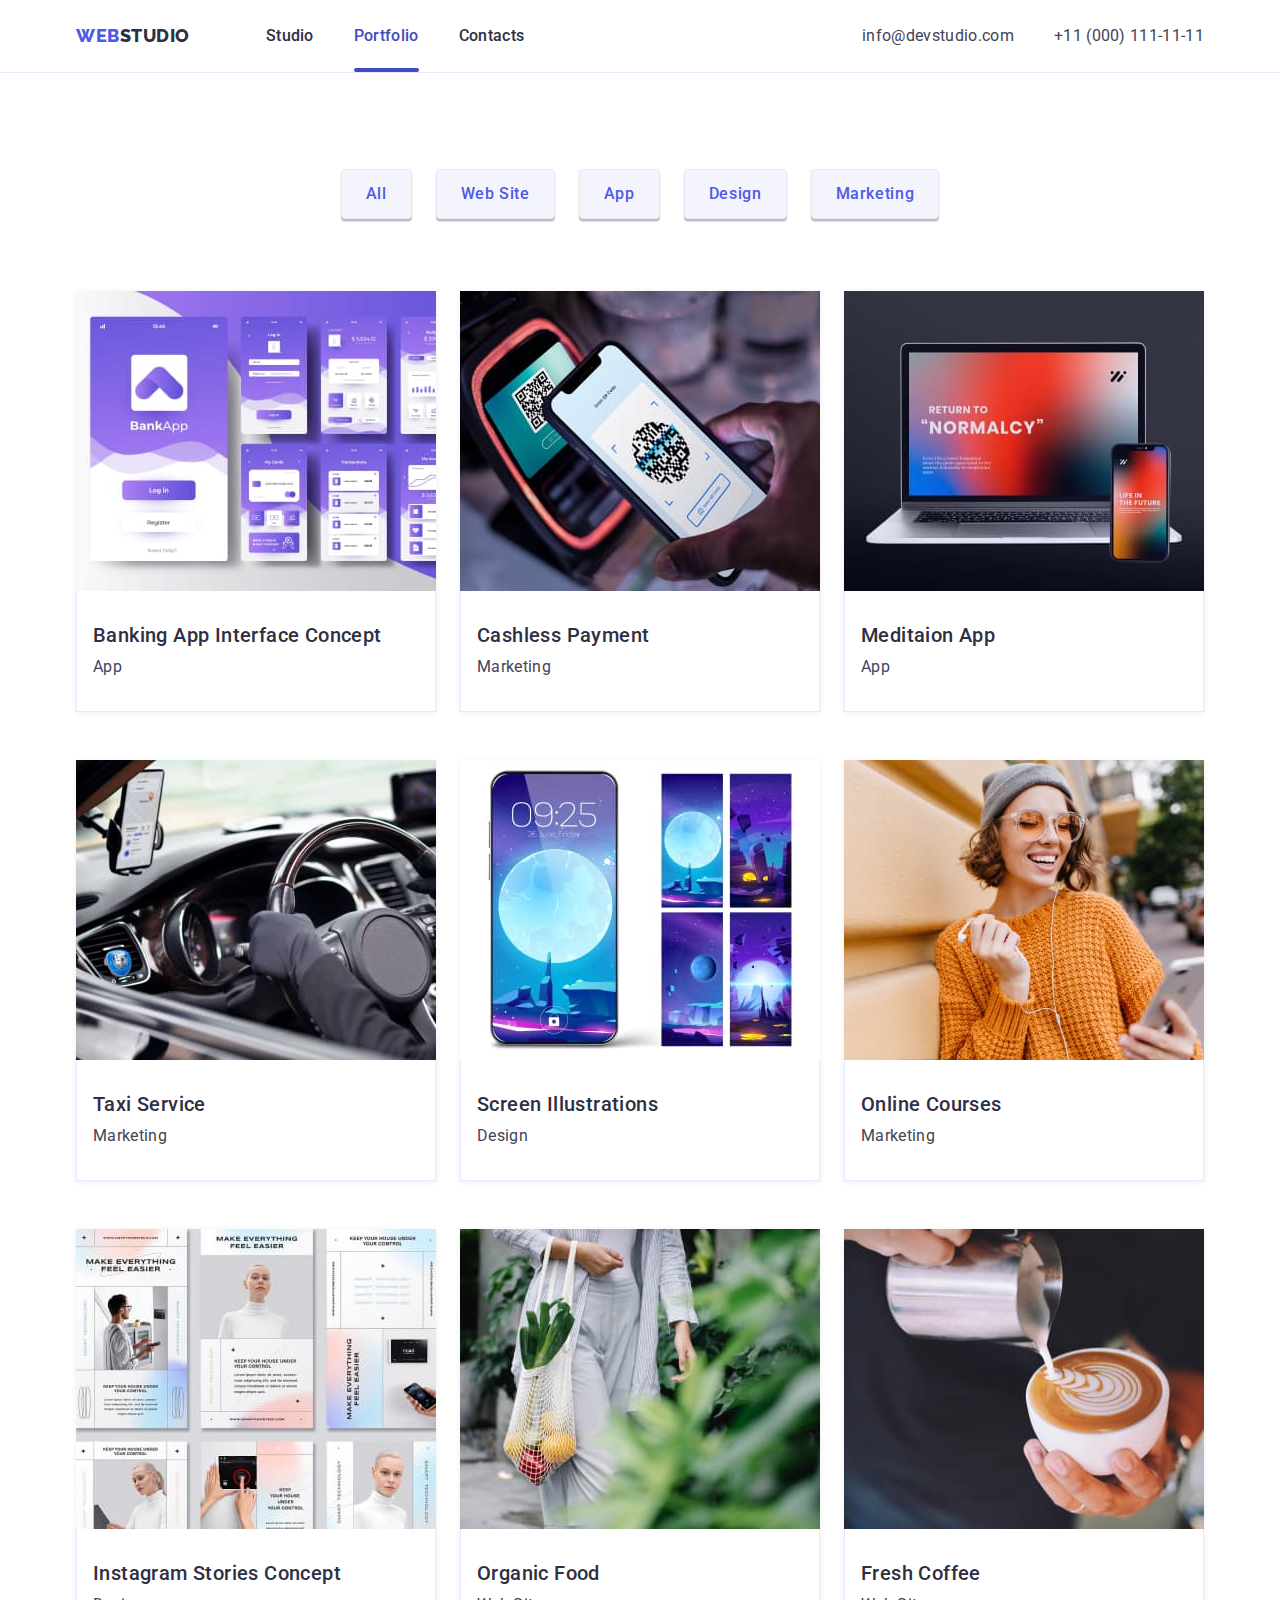
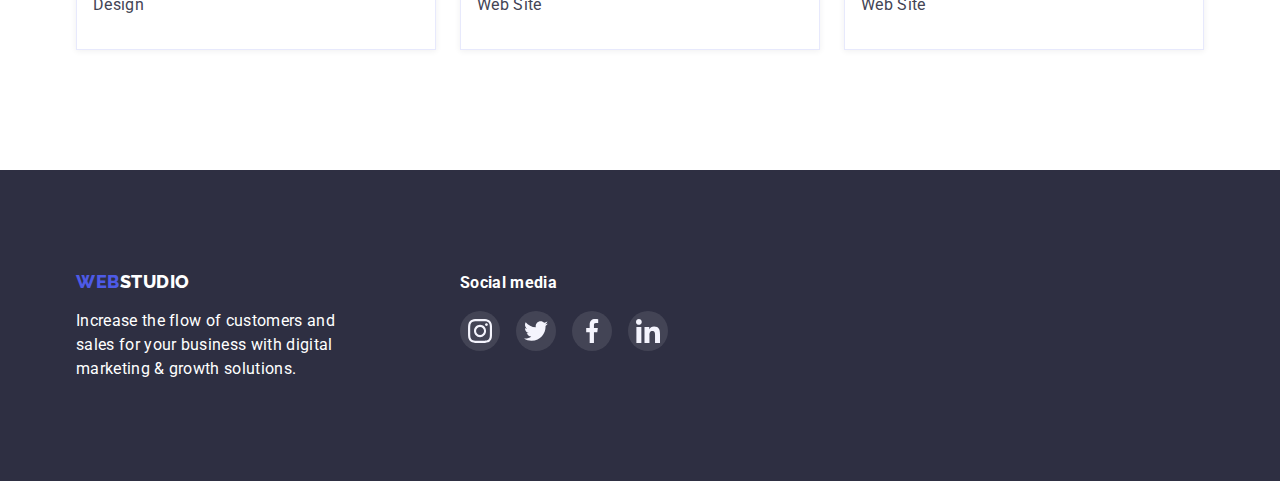
==== portfolio.html @ 7a9a7d22 "Initial commit" ====
<!DOCTYPE html>
<html lang="en">
  <head>
    <meta charset="UTF-8" />
    <meta http-equiv="X-UA-Compatible" content="IE=edge" />
    <meta name="viewport" content="width=device-width, initial-scale=1.0" />
    <title>Web Studio</title>
    <link rel="preconnect" href="https://fonts.googleapis.com" />
    <link rel="preconnect" href="https://fonts.gstatic.com" crossorigin />
    <link
      href="https://fonts.googleapis.com/css2?family=Raleway:wght@800&family=Roboto:wght@400;500;700;900&display=swap"
      rel="stylesheet"
    />
    <link
      rel="stylesheet"
      href="https://cdn.jsdelivr.net/npm/modern-normalize@1.1.0/modern-normalize.min.css"
    />
    <link rel="stylesheet" href="./css/styles.css" />
  </head>
  <body>
    <!-- 📌======================= header -->
    <header class="header">
      <div class="container header-container">
        <nav class="navigation">
          <a href="/index.html" class="logo dark"
            >Web<span class="logo-right">Studio</span></a
          >
          <ul class="navigation-list">
            <li class="item">
              <a href="./index.html" class="link">Studio</a>
            </li>
            <li class="item">
              <a href="./portfolio.html" class="link current">Portfolio</a>
            </li>
            <li class="item"><a href="" class="link">Contacts</a></li>
          </ul>
        </nav>

        <address class="contacts-wrapper">
          <ul class="contacts">
            <li class="contacts-item">
              <a href="mailto:info@devstudio.com" class="contacts-link"
                >info@devstudio.com</a
              >
            </li>
            <li class="contacts-item">
              <a href="tel:+110001111111" class="contacts-link"
                >+11 (000) 111-11-11</a
              >
            </li>
          </ul>
        </address>
      </div>
    </header>

    <main>
      <section class="projects-section">
        <div class="container">
          <h1 class="visually-hidden">Portfolio</h1>

          <ul class="filter-list">
            <li class="filter-item">
              <button class="filter-button" type="button">All</button>
            </li>
            <li class="filter-item">
              <button class="filter-button" type="button">Web Site</button>
            </li>
            <li class="filter-item">
              <button class="filter-button" type="button">App</button>
            </li>
            <li class="filter-item">
              <button class="filter-button" type="button">Design</button>
            </li>
            <li class="filter-item">
              <button class="filter-button" type="button">Marketing</button>
            </li>
          </ul>

          <!-- projects -->

          <ul class="projects-list">
            <li class="projects-item">
              <a class="projects-img" href="">
                <div class="projects-wraper">
                  <img
                    src="images/img.jpg1.jpg"
                    alt="Banking App Interface Concept"
                    width="360"
                  />
                  <p class="overlay">
                    14 Stylish and User-Friendly App Design Concepts · Task
                    Manager App · Calorie Tracker App · Exotic Fruit Ecommerce
                    App · Cloud Storage App
                  </p>
                </div>

                <div class="projects-bottom">
                  <h2 class="projects-title">Banking App Interface Concept</h2>
                  <p class="projects-description">App</p>
                </div>
              </a>
            </li>
            <li class="projects-item">
              <a class="projects-img" href="">
                <div class="projects-wraper">
                  <img
                    src="images/img.jpg2.jpg"
                    alt="Cashless Payment"
                    width="360"
                  />
                  <p class="overlay">
                    14 Stylish and User-Friendly App Design Concepts · Task
                    Manager App · Calorie Tracker App · Exotic Fruit Ecommerce
                    App · Cloud Storage App
                  </p>
                </div>
                <div class="projects-bottom">
                  <h2 class="projects-title">Cashless Payment</h2>
                  <p class="projects-description">Marketing</p>
                </div>
              </a>
            </li>
            <li class="projects-item">
              <a class="projects-img" href="">
                <div class="projects-wraper">
                  <img
                    src="images/img.jpg3.jpg"
                    alt="Meditaion App"
                    width="360"
                  />
                  <p class="overlay">
                    14 Stylish and User-Friendly App Design Concepts · Task
                    Manager App · Calorie Tracker App · Exotic Fruit Ecommerce
                    App · Cloud Storage App
                  </p>
                </div>
                <div class="projects-bottom">
                  <h2 class="projects-title">Meditaion App</h2>
                  <p class="projects-description">App</p>
                </div>
              </a>
            </li>

            <li class="projects-item">
              <a class="projects-img" href="">
                <div class="projects-wraper">
                  <img
                    src="images/img.jpg4.jpg"
                    alt="Taxi Service"
                    width="360"
                  />
                  <p class="overlay">
                    14 Stylish and User-Friendly App Design Concepts · Task
                    Manager App · Calorie Tracker App · Exotic Fruit Ecommerce
                    App · Cloud Storage App
                  </p>
                </div>
                <div class="projects-bottom">
                  <h2 class="projects-title">Taxi Service</h2>
                  <p class="projects-description">Marketing</p>
                </div>
              </a>
            </li>
            <li class="projects-item">
              <a class="projects-img" href="">
                <div class="projects-wraper">
                  <img
                    src="images/img.jpg5.jpg"
                    alt="Screen Illustrations"
                    width="360"
                  />
                  <p class="overlay">
                    14 Stylish and User-Friendly App Design Concepts · Task
                    Manager App · Calorie Tracker App · Exotic Fruit Ecommerce
                    App · Cloud Storage App
                  </p>
                </div>
                <div class="projects-bottom">
                  <h2 class="projects-title">Screen Illustrations</h2>
                  <p class="projects-description">Design</p>
                </div>
              </a>
            </li>
            <li class="projects-item">
              <a class="projects-img" href="">
                <div class="projects-wraper">
                  <img
                    src="images/img.jpg6.jpg"
                    alt="Online Courses"
                    width="360"
                  />
                  <p class="overlay">
                    14 Stylish and User-Friendly App Design Concepts · Task
                    Manager App · Calorie Tracker App · Exotic Fruit Ecommerce
                    App · Cloud Storage App
                  </p>
                </div>
                <div class="projects-bottom">
                  <h2 class="projects-title">Online Courses</h2>
                  <p class="projects-description">Marketing</p>
                </div>
              </a>
            </li>

            <li class="projects-item">
              <a class="projects-img" href="">
                <div class="projects-wraper">
                  <img
                    src="images/img.jpg7.jpg"
                    alt="Instagram Stories Concept"
                    width="360"
                  />
                  <p class="overlay">
                    14 Stylish and User-Friendly App Design Concepts · Task
                    Manager App · Calorie Tracker App · Exotic Fruit Ecommerce
                    App · Cloud Storage App
                  </p>
                </div>
                <div class="projects-bottom">
                  <h2 class="projects-title">Instagram Stories Concept</h2>
                  <p class="projects-description">Design</p>
                </div>
              </a>
            </li>
            <li class="projects-item">
              <a class="projects-img" href="">
                <div class="projects-wraper">
                  <img
                    src="images/img.jpg8.jpg"
                    alt="Organic Food"
                    width="360"
                  />
                  <p class="overlay">
                    14 Stylish and User-Friendly App Design Concepts · Task
                    Manager App · Calorie Tracker App · Exotic Fruit Ecommerce
                    App · Cloud Storage App
                  </p>
                </div>
                <div class="projects-bottom">
                  <h2 class="projects-title">Organic Food</h2>
                  <p class="projects-description">Web Site</p>
                </div>
              </a>
            </li>
            <li class="projects-item">
              <a class="projects-img" href="">
                <div class="projects-wraper">
                  <img
                    src="images/img.png9.jpg"
                    alt="Fresh Coffee"
                    width="360"
                  />
                  <p class="overlay">
                    14 Stylish and User-Friendly App Design Concepts · Task
                    Manager App · Calorie Tracker App · Exotic Fruit Ecommerce
                    App · Cloud Storage App
                  </p>
                </div>
                <div class="projects-bottom">
                  <h2 class="projects-title">Fresh Coffee</h2>
                  <p class="projects-description">Web Site</p>
                </div>
              </a>
            </li>
          </ul>
        </div>
      </section>
    </main>

    <footer class="page-footer">
      <div class="container footer-container">
        <div class="logo-group">
          <a href="/index.html" class="logo light"
            >Web<span class="logo-right">Studio</span></a
          >
          <p class="text">
            Increase the flow of customers and sales for your business with
            digital marketing & growth solutions.
          </p>
        </div>
        <div class="social-group">
          <b class="social-title">Social media</b>
          <ul class="social-list">
            <li class="social-item">
              <a class="social-link" href="">
                <svg class="soc-icon-item" width="24" height="24">
                  <use href="./images/icons.svg#icon-instagram" />
                </svg>
              </a>
            </li>
            <li class="social-item">
              <a class="social-link" href="">
                <svg class="soc-icon-item" width="24" height="24">
                  <use href="./images/icons.svg#icon-twitter" />
                </svg>
              </a>
            </li>
            <li class="social-item">
              <a class="social-link" href=""
                ><svg class="soc-icon-item" width="24" height="24">
                  <use href="./images/icons.svg#icon-facebook" />
                </svg>
              </a>
            </li>
            <li class="social-item">
              <a class="social-link" href=""
                ><svg class="soc-icon-item" width="24" height="24">
                  <use href="./images/icons.svg#icon-linkedin" />
                </svg>
              </a>
            </li>
          </ul>
        </div>
      </div>
    </footer>
  </body>
</html>
---- css/styles.css ----
:root {
  --primary-text-color: #434455;
  /* --secondary-text-: #e7e9fc; */
  --secondary-background-color: #f4f4fd;
  --variable-color: #404bbf;
  --blue-color: #2e2f42;
  --accent-color: #4d5ae5;
  --white-color: #ffffff;
}
body {
  background-color: var(--white-color);
  color: var(--primary-text-color);
  font-family: Roboto, sans-serif;
}

/* 📌 Reset */

p,
h1,
h2,
h3,
h4,
h5,
h6 {
  margin: 0;
}
ul {
  margin: 0;
  padding-left: 0;
  list-style: none;
}
a {
  text-decoration: none;
}
button {
  cursor: pointer;
}
img {
  display: block;
}
/* @keyframes rotator {
  0% {
    transform: rotate(0);
  }
  100% {
    transform: rotate(360);
  } */
/* 📌 Utils */

.visually-hidden {
  position: absolute;
  width: 1px;
  height: 1px;
  margin: -1px;
  border: 0;
  padding: 0;

  white-space: nowrap;
  clip-path: inset(100%);
  clip: rect(0 0 0 0);
  overflow: hidden;
}

/* 📌 General */

.container {
  width: 1158px;
  padding-left: 15px;
  padding-right: 15px;
  margin: 0 auto;
}

.logo {
  color: var(--accent-color);
  font-family: 'Raleway', sans-serif;
  font-weight: 800;
  font-size: 18px;
  line-height: 1.3;
  letter-spacing: 0.03em;
  text-transform: uppercase;
}
.logo.light > .logo-right {
  color: var(--white-color);
}
.logo.dark > .logo-right {
  color: var(--blue-color);
}

.section-title {
  margin-bottom: 72px;
  color: var(--blue-color);
  font-weight: 700;
  font-size: 36px;
  line-height: 1.11;
  text-align: center;
  letter-spacing: 0.02em;
}
/*==================== MODAL */
.backdrop {
  position: fixed;
  top: 0;
  width: 100%;
  height: 100%;
  background-color: rgba(46, 47, 66, 0.4);
  transition: opacity 250ms linear, visibility 250ms linear;
}
.is-hidden {
  opacity: 0;
  visibility: hidden;
  pointer-events: none;
}
.backdrop.is-hidden .modal {
  transform: translate(-50%, -50%) scale(0);
}
.modal {
  position: absolute;
  top: 50%;
  left: 50%;
  width: 408px;
  min-height: 576px;
  border-radius: 5px;
  transform: translate(-50%, -50%);
  padding: 30px;
  background-color: #fcfcfc;
  transition: transform 250ms cubic-bezier(0.4, 0, 0.2, 1);
}
.modal-clos {
  width: 24px;
  height: 24px;
  border: 1px solid rgba(0, 0, 0, 0.1);
  background-color: #e7e9fc;
  border-radius: 50%;
  display: flex;
  align-items: center;
  justify-content: center;
  margin-left: auto;
  transition: color 250ms cubic-bezier(0.4, 0, 0.2, 1),
    background-color 250ms cubic-bezier(0.4, 0, 0.2, 1);
}
.modal-clos:hover,
.modal-clos:focus {
  background-color: #404bbf;
  fill: #ffffff;
}

/*📌=== site-nav */
.header {
  border-bottom: 1px solid #e7e9fc;
}

.header-container {
  display: flex;
}
.navigation {
  display: flex;
  align-items: center;
}

.navigation-list {
  display: flex;
  margin-left: 76px;
}
.navigation-list .item + .item {
  margin-left: 40px;
}

.navigation-list .link {
  display: block;
  padding-top: 24px;
  padding-bottom: 24px;
  color: var(--blue-color);
  font-weight: 500;
  font-size: 16px;
  line-height: 1.5;
  letter-spacing: 0.02em;
  position: relative;
  transition: color 250ms cubic-bezier(0.4, 0, 0.2, 1);
}
.navigation-list .link:hover,
.navigation-list .link:focus,
.navigation-list .link.current {
  color: var(--variable-color);
}
.navigation-list .link.current::after {
  width: 100%;
  height: 4px;
  left: 0;
  bottom: 0;
  display: block;
  content: '';
  position: absolute;
  border-radius: 2px;
  background-color: #404bbf;
  pointer-events: none;
}

/*📌===contacts */

.contacts-wrapper {
  margin-left: auto;
}

.contacts {
  display: flex;
}
.contacts-item + .contacts-item {
  margin-left: 40px;
}
.contacts-link {
  color: var(--primary-text-color);
  font-style: normal;

  font-size: 16px;
  line-height: 1.5;
  letter-spacing: 0.02em;

  display: inline-block;
  padding-top: 24px;
  padding-bottom: 24px;
  transition: color 250ms cubic-bezier(0.4, 0, 0.2, 1);
}
.contacts-link:hover,
.contacts-link:focus {
  color: var(--variable-color);
}

/*================================📌 Hero =========================  */

.hero-wrapper {
  max-width: 1440px;
  margin: 0 auto;
  background-image: linear-gradient(
      rgba(46, 47, 66, 0.7),
      rgba(46, 47, 66, 0.7)
    ),
    url(../images/people-office\ .jpg);
  background-repeat: no-repeat;
  background-position: center;
  background-size: cover;
  height: 600px;
  display: flex;
  justify-content: center;
  align-items: center;
}

.hero {
  text-align: center;
}

.hero-title {
  color: var(--white-color);
  font-weight: 700;
  width: 496px;
  font-size: 56px;
  line-height: 1.07;
  letter-spacing: 0.02em;
  margin-bottom: 48px;
}

.hero-button {
  background-color: var(--accent-color);
  font-family: inherit;
  color: var(--white-color);
  font-weight: 500;
  font-size: 16px;
  line-height: 1.5;
  letter-spacing: 0.04em;
  padding: 16px 32px;
  border: none;
  box-shadow: 0px 4px 4px rgba(0, 0, 0, 0.15);
  border-radius: 4px;
  transition: background-color 250ms cubic-bezier(0.4, 0, 0.2, 1);
}

.hero-button:hover,
.hero-button:focus {
  background-color: var(--variable-color);
}

/* 📌===advantages */
.advantages-section {
  padding: 120px 0 60px;
}
.advantages-list {
  display: flex;
}
.advantages-item {
  width: 264px;
}
.advantages-item:not(:last-child) {
  margin-right: 24px;
}
.advantages-top {
  height: 112px;
  margin-bottom: 8px;
  border-radius: 4px;
  display: flex;
  justify-content: center;
  align-items: center;
  background-color: var(--secondary-background-color);
}

.advantages-title {
  color: var(--blue-color);
  font-weight: 500;
  font-size: 20px;
  letter-spacing: 0.02em;
  margin-bottom: 8px;
}
.advantages-text {
  font-size: 16px;
  line-height: 1.5;
  letter-spacing: 0.02em;
}

/* 📌 ===work examples */
.work-section {
  padding: 60px 0 120px;
}
.work-list {
  display: flex;
}
.work-item {
  width: 360px;
  border: 1px solid #e7e9fc;
}
.work-item:not(:last-child) {
  margin-right: 24px;
}

/* 📌 === Our Team */

.our-team {
  background-color: var(--secondary-background-color);
  padding: 120px 0;
}
.team-list {
  display: flex;
}
.team-item {
  width: 264px;
  box-shadow: 0px 1px 6px rgba(46, 47, 66, 0.08),
    0px 1px 1px rgba(46, 47, 66, 0.16), 0px 2px 1px rgba(46, 47, 66, 0.08);
  background-color: var(--white-color);
  border-radius: 0px 0px 4px 4px;
}
.team-item:not(:last-child) {
  margin-right: 24px;
}
.staff-wrapper {
  padding: 32px 16px;
  text-align: center;
}
.staff-title {
  color: var(--blue-color);
  font-weight: 500;
  font-size: 20px;
  letter-spacing: 0.02em;
  line-height: 1.2;
  margin-bottom: 8px;
}
.staff-position {
  font-size: 16px;
  line-height: 1.5;
  letter-spacing: 0.02em;
  margin-bottom: 8px;
}
.soc-icon {
  display: flex;
  justify-content: space-between;
}
.icon-item {
  height: 40px;
  width: 40px;
  border-radius: 50%;
  display: inline-flex;
  justify-content: center;
  align-items: center;
  background-color: var(--accent-color);
  transition: background-color 250ms cubic-bezier(0.4, 0, 0.2, 1);
}
.icon-item:hover,
.icon-item:focus {
  background-color: var(--variable-color);
}
.soc-icon-item {
  fill: var(--secondary-background-color);
}

/* ================================Customers */
.customers {
  padding: 120px 0;
}
.customers-list {
  display: flex;
  justify-content: space-between;
}
.customers-item {
  width: 168px;
}
.customers-link {
  height: 88px;
  display: flex;
  justify-content: center;
  align-items: center;
  border: 1px solid #8e8f99;
  border-radius: 4px;
  transition: border 250ms cubic-bezier(0.4, 0, 0.2, 1);
}
.customers-link:hover,
.customers-link:focus {
  border: 1px solid #404bbf;
}
.customers-link:hover > .customers-icon-item,
.customers-link:focus > .customers-icon-item {
  fill: #404bbf;
}

.customers-icon-item {
  fill: #8e8f99;
  transition: fill 250ms cubic-bezier(0.4, 0, 0.2, 1);
}
.section-heading {
  margin-bottom: 72px;
  padding-top: 120px;
}
/* =========================== Portfolio ========================== */

/* 📌 ============ projects */

.projects-section {
  padding: 96px 0 120px;
}

.filter-list {
  display: flex;
  justify-content: center;
  margin-bottom: 72px;
}
.filter-item:not(:last-child) {
  margin-right: 24px;
}
.filter-button {
  padding: 12px 24px;
  color: var(--accent-color);
  font-family: inherit;
  line-height: 1.5;
  font-weight: 500;
  letter-spacing: 0.04em;
  background-color: var(--secondary-background-color);
  border: 1px solid #e7e9fc;
  border-radius: 4px;

  box-shadow: 0px 3px 1px rgba(0, 0, 0, 0.1), 0px 2px 1px rgba(0, 0, 0, 0.08),
    0px 2px 2px rgba(0, 0, 0, 0.12);
  transition: color 250ms cubic-bezier(0.4, 0, 0.2, 1),
    background-color 250ms cubic-bezier(0.4, 0, 0.2, 1);
}
.filter-button:hover,
.filter-button:focus {
  border-color: transparent;
  background-color: var(--variable-color);
  color: var(--white-color);
}

/* 📌 ============== projects list */

.projects-list {
  display: flex;
  flex-wrap: wrap;
  margin: -24px -12px;
}
.projects-item {
  width: 360px;
  margin: 24px 12px;
  box-shadow: 0px 1px 6px rgba(46, 47, 66, 0.08);
}
.projects-img {
  display: block;
}

.projects-img:hover,
.projects-img:focus {
  box-shadow: 0px 1px 6px rgba(46, 47, 66, 0.08),
    0px 1px 1px rgba(46, 47, 66, 0.16), 0px 2px 1px rgba(46, 47, 66, 0.08);
}
.projects-img:hover .overlay {
  transform: translateY(0);
}
.projects-wraper {
  position: relative;
  overflow: hidden;
}
.overlay {
  line-height: 1.5;
  letter-spacing: 0.02em;
  color: #f4f4fd;
  position: absolute;
  padding-top: 40px;
  padding-left: 32px;
  padding-right: 32px;
  top: 0;
  font-size: 16px;
  font-weight: 400;
  background-color: #4d5ae5;
  height: 100%;
  transform: translateY(100%);
  transition: transform 250ms linear;
}

.projects-bottom {
  padding: 32px 16px;
  border-left: 1px solid #e7e9fc;
  border-right: 1px solid #e7e9fc;
  border-bottom: 1px solid #e7e9fc;
}

.projects-title {
  margin-bottom: 8px;
  color: var(--blue-color);
  font-weight: 500;
  font-size: 20px;
  letter-spacing: 0.02em;
  line-height: 1.2;
}
.projects-description {
  color: var(--primary-text-color);
  line-height: 1.5;
  letter-spacing: 0.02em;
}

/* 📌 === footer  */

.page-footer {
  padding: 100px 0;
  background-color: var(--blue-color);
}
.footer-container {
  display: flex;
  align-items: baseline;
}
.logo-group {
  width: 264px;
  margin-right: 120px;
}
.logo-group > .text {
  margin-top: 16px;
  color: var(--white-color);
  line-height: 1.5;
  letter-spacing: 0.02em;
}
.social-group {
  width: 208px;
}
.social-title {
  display: inline-block;
  margin-bottom: 16px;
  font-size: 16px;
  line-height: 1.5;
  letter-spacing: 0.02em;
  color: #ffffff;
}
.social-list {
  display: flex;
  gap: 16px;
}
.social-item {
  width: 40px;
}
.social-link {
  height: 40px;
  border-radius: 50%;
  display: flex;
  justify-content: center;
  align-items: center;
  background-color: rgba(255, 255, 255, 0.1);
  transition: background-color 250ms cubic-bezier(0.4, 0, 0.2, 1);
}
.social-link:hover,
.social-link:focus {
  background-color: #31d0aa;
}

/* 📌 nth-child example */

/* .projects-item:not(:nth-child(3n)) {
  margin-right: 24px;
}
.projects-item:not(:nth-last-child(-n + 3)) {
  margin-bottom: 48px;
} */

/* .advantages-item::before {
  display: block;
  content: '';
  height: 112px;

  background-position: center;
  background-color: #f4f4fd;
  background-size: 64px 64px;
}
.icon-antenna::before {
  background-image: url(../images/icons.svg/);
  background-repeat: no-repeat;
}
.icon-clock::before {
  background-image: url(../images/clock.svg);
  background-repeat: no-repeat;
}
.icon-diagram::before {
  background-image: url(../images/diagram.svg);
  background-repeat: no-repeat;
}
.icon-astronaut::before {
  background-image: url(../images/astronaut.svg);
  background-repeat: no-repeat;
} */
/* animate__backInUp */ ;
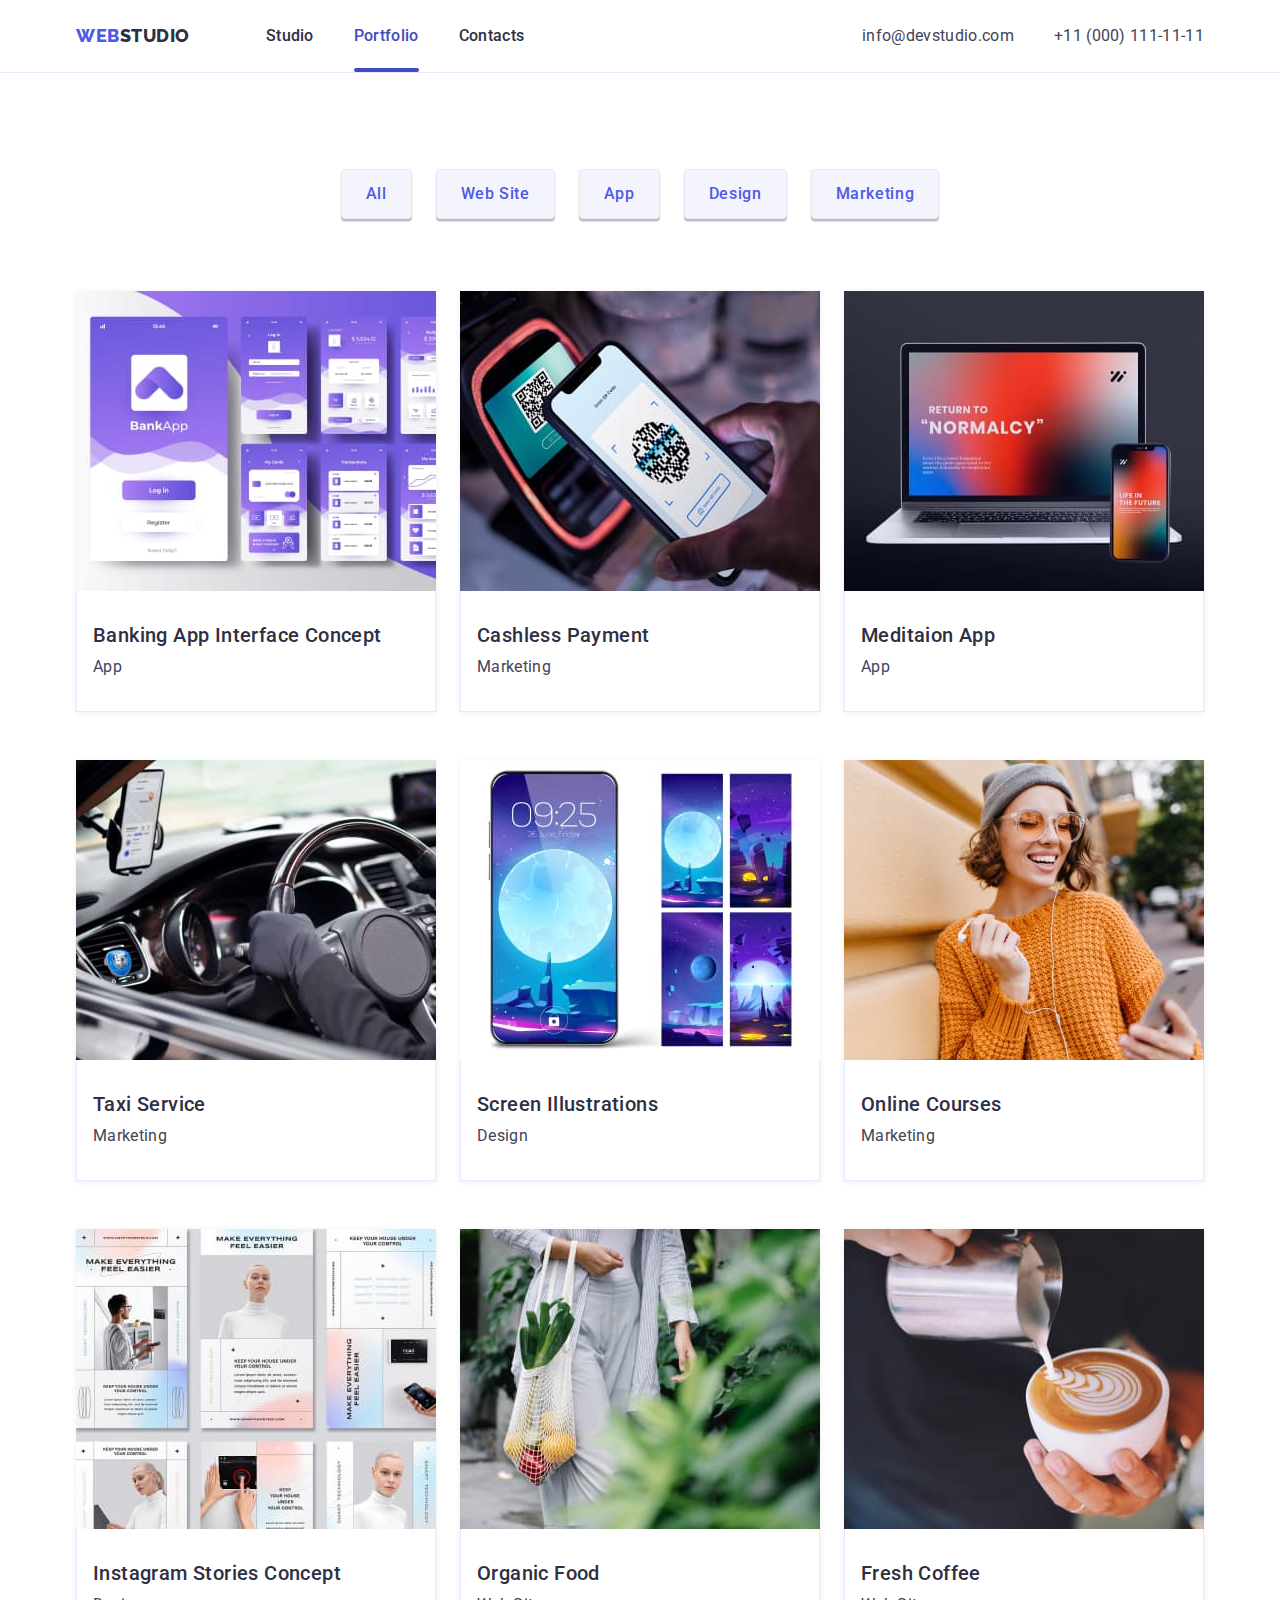
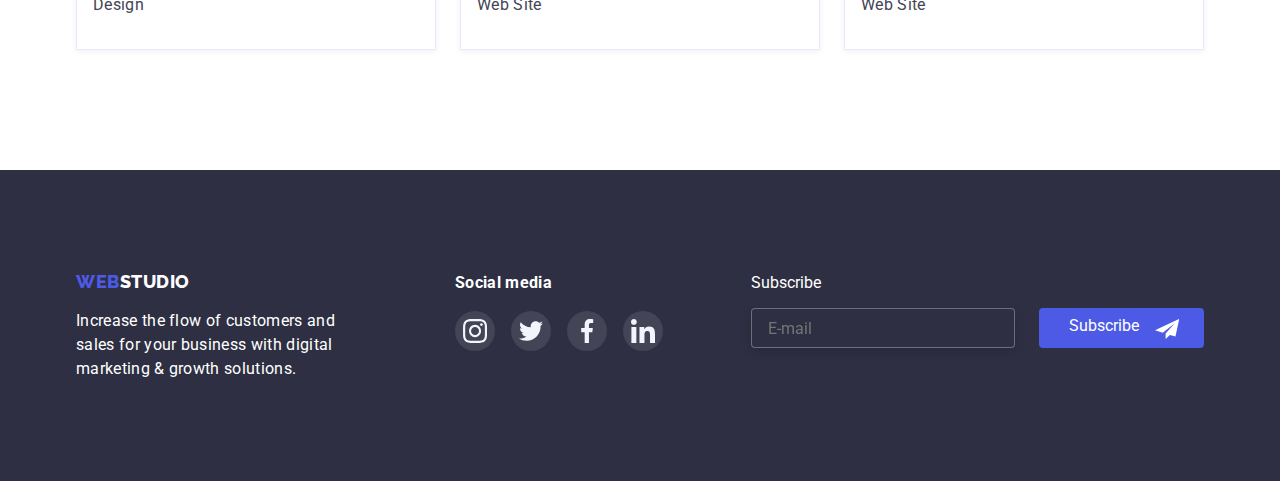
==== commit b4d01533: "add modal.checkbox" ====
--- a/portfolio.html
+++ b/portfolio.html
@@ -311,6 +311,23 @@
             </li>
           </ul>
         </div>
+        <div class="subscription-group">
+          <p class="subscription-title">Subscribe</p>
+          <form action="">
+            <div class="subscription-group-btn">
+              <input class="subscribe-form" type="text" placeholder="E-mail" />
+
+              <button type="submit" class="subscribe-button">
+                <span class="subscribe-text">
+                  Subscribe
+                  <svg class="telegram" width="24" height="24">
+                    <use href="./images/icons.svg#icon-icon-send" />
+                  </svg>
+                </span>
+              </button>
+            </div>
+          </form>
+        </div>
       </div>
     </footer>
   </body>
--- a/css/styles.css
+++ b/css/styles.css
@@ -38,13 +38,7 @@
 img {
   display: block;
 }
-/* @keyframes rotator {
-  0% {
-    transform: rotate(0);
-  }
-  100% {
-    transform: rotate(360);
-  } */
+
 /* 📌 Utils */
 
 .visually-hidden {
@@ -141,6 +135,146 @@
 .modal-clos:focus {
   background-color: #404bbf;
   fill: #ffffff;
+}
+.personal-caption {
+  font-weight: 500;
+  font-size: 16px;
+  line-height: 1.5;
+  letter-spacing: 0.02em;
+  color: #2e2f42;
+  margin-bottom: 16px;
+}
+/* ======================================================== */
+
+.personal-data-text {
+  position: relative;
+  display: block;
+}
+.personal-text {
+  font-weight: 400;
+  font-size: 12px;
+  line-height: 1.33;
+  letter-spacing: 0.04em;
+  color: #8e8f99;
+  margin-bottom: 4px;
+  margin-top: 8px;
+}
+
+.contacts-form-imput {
+  padding-left: 38px;
+  width: 100%;
+  min-height: 40px;
+  border: 1px solid rgba(33, 33, 33, 0.2);
+  border-radius: 4px;
+  transition: color 250ms cubic-bezier(0.4, 0, 0.2, 1);
+  outline: none;
+}
+
+.contacts-form-imput:focus {
+  border: 1px solid #4d5ae5;
+}
+.contacts-form-imput:focus + .user-name {
+  fill: #4d5ae5;
+}
+
+.user-name {
+  position: absolute;
+  left: 16px;
+  bottom: 20px;
+  transform: translateY(50%);
+  pointer-events: none;
+}
+/* ============================================ */
+
+.contacts-form-comment {
+  padding-left: 38px;
+  width: 100%;
+  min-height: 40px;
+  margin-bottom: 16px;
+  border: 1px solid rgba(33, 33, 33, 0.2);
+  border-radius: 4px;
+  transition: color 250ms cubic-bezier(0.4, 0, 0.2, 1);
+  outline: none;
+}
+
+.contacts-form-comment:focus {
+  border: 1px solid #4d5ae5;
+}
+
+.contacts-form-comment:focus {
+  border: 1px solid #4d5ae5;
+}
+.contacts-form-comment {
+  padding-bottom: 98px;
+  padding-top: 12px;
+  padding-left: 16px;
+  font-weight: 400;
+  font-size: 12px;
+  line-height: 1.6;
+  letter-spacing: 0.04em;
+  color: rgba(117, 117, 117, 0.5);
+}
+/* ================checkbox================== */
+.privacy-statement {
+  height: 16px;
+  width: 360px;
+  margin-bottom: 24px;
+}
+.personal-checkbox {
+  display: inline-flex;
+
+  font-weight: 400;
+  font-size: 12px;
+  line-height: 1.33;
+  color: #757575;
+}
+.checkbox {
+  appearance: none;
+  position: absolute;
+}
+.checkbox-icons {
+  display: inline-block;
+  width: 16px;
+  height: 16px;
+  margin-right: 8px;
+
+  border: 2px solid #2e2f42;
+  border-radius: 4px;
+}
+.checkbox-text {
+  display: flex;
+}
+
+.checkbox:checked + .checkbox-icons {
+  border-color: #404bbf;
+  background-color: #404bbf;
+  background-image: url(../images/full-check.svg);
+  background-size: contain;
+  background-origin: border-box;
+}
+.privacy-policy {
+  padding-left: 3px;
+  color: #4d5ae5;
+  text-decoration: underline solid #4d5ae5;
+}
+.contacts-btn {
+  text-align: center;
+}
+.contacts-form-btn {
+  color: #ffffff;
+  height: 56px;
+  width: 169px;
+  background: #4d5ae5;
+  border: none;
+  box-shadow: 0px 4px 4px rgba(0, 0, 0, 0.15);
+  border-radius: 4px;
+  margin-right: 8px;
+
+  transition: color 250ms cubic-bezier(0.4, 0, 0.2, 1);
+}
+.contacts-form-btn:focus,
+.contacts-form-btn:hover {
+  background-color: #404bbf;
 }
 
 /*📌=== site-nav */
@@ -580,39 +714,56 @@
 .social-link:focus {
   background-color: #31d0aa;
 }
-
-/* 📌 nth-child example */
-
-/* .projects-item:not(:nth-child(3n)) {
+/* ============================================================ */
+.subscription-group {
+  width: 453px;
+  height: 80px;
+  margin-left: 88px;
+}
+.subscription-title {
+  color: #ffffff;
+  margin-bottom: 16px;
+}
+.subscription-group-btn {
+  display: flex;
+}
+.subscribe-form {
+  color: #ffffff;
+  background-color: #2e2f42;
+  width: 264px;
+  height: 40px;
   margin-right: 24px;
-}
-.projects-item:not(:nth-last-child(-n + 3)) {
-  margin-bottom: 48px;
-} */
-
-/* .advantages-item::before {
-  display: block;
-  content: '';
-  height: 112px;
-
-  background-position: center;
-  background-color: #f4f4fd;
-  background-size: 64px 64px;
-}
-.icon-antenna::before {
-  background-image: url(../images/icons.svg/);
-  background-repeat: no-repeat;
-}
-.icon-clock::before {
-  background-image: url(../images/clock.svg);
-  background-repeat: no-repeat;
-}
-.icon-diagram::before {
-  background-image: url(../images/diagram.svg);
-  background-repeat: no-repeat;
-}
-.icon-astronaut::before {
-  background-image: url(../images/astronaut.svg);
-  background-repeat: no-repeat;
-} */
-/* animate__backInUp */ ;
+  border: 1px solid rgba(255, 255, 255, 0.3);
+  filter: drop-shadow(0px 4px 4px rgba(0, 0, 0, 0.15));
+  border-radius: 4px;
+  outline: none;
+  padding-left: 16px;
+}
+.subscribe-button {
+  border: none;
+  border-radius: 4px;
+  color: #ffffff;
+  width: 165px;
+  height: 40px;
+  background-color: #4d5ae5;
+  transition: background-color 250ms cubic-bezier(0.4, 0, 0.2, 1);
+}
+.subscribe-button:hover,
+.subscribe-button:focus {
+  background-color: #404bbf;
+}
+.telegram {
+  fill: #ffffff;
+  margin-left: 16px;
+}
+.subscribe-text {
+  display: flex;
+  padding-top: 40px;
+  padding-left: 24px;
+  transform: translateY(-50%);
+}
+
+.subscribe-button + .subscribe-form {
+  display: flex;
+  padding-bottom: 8px;
+}
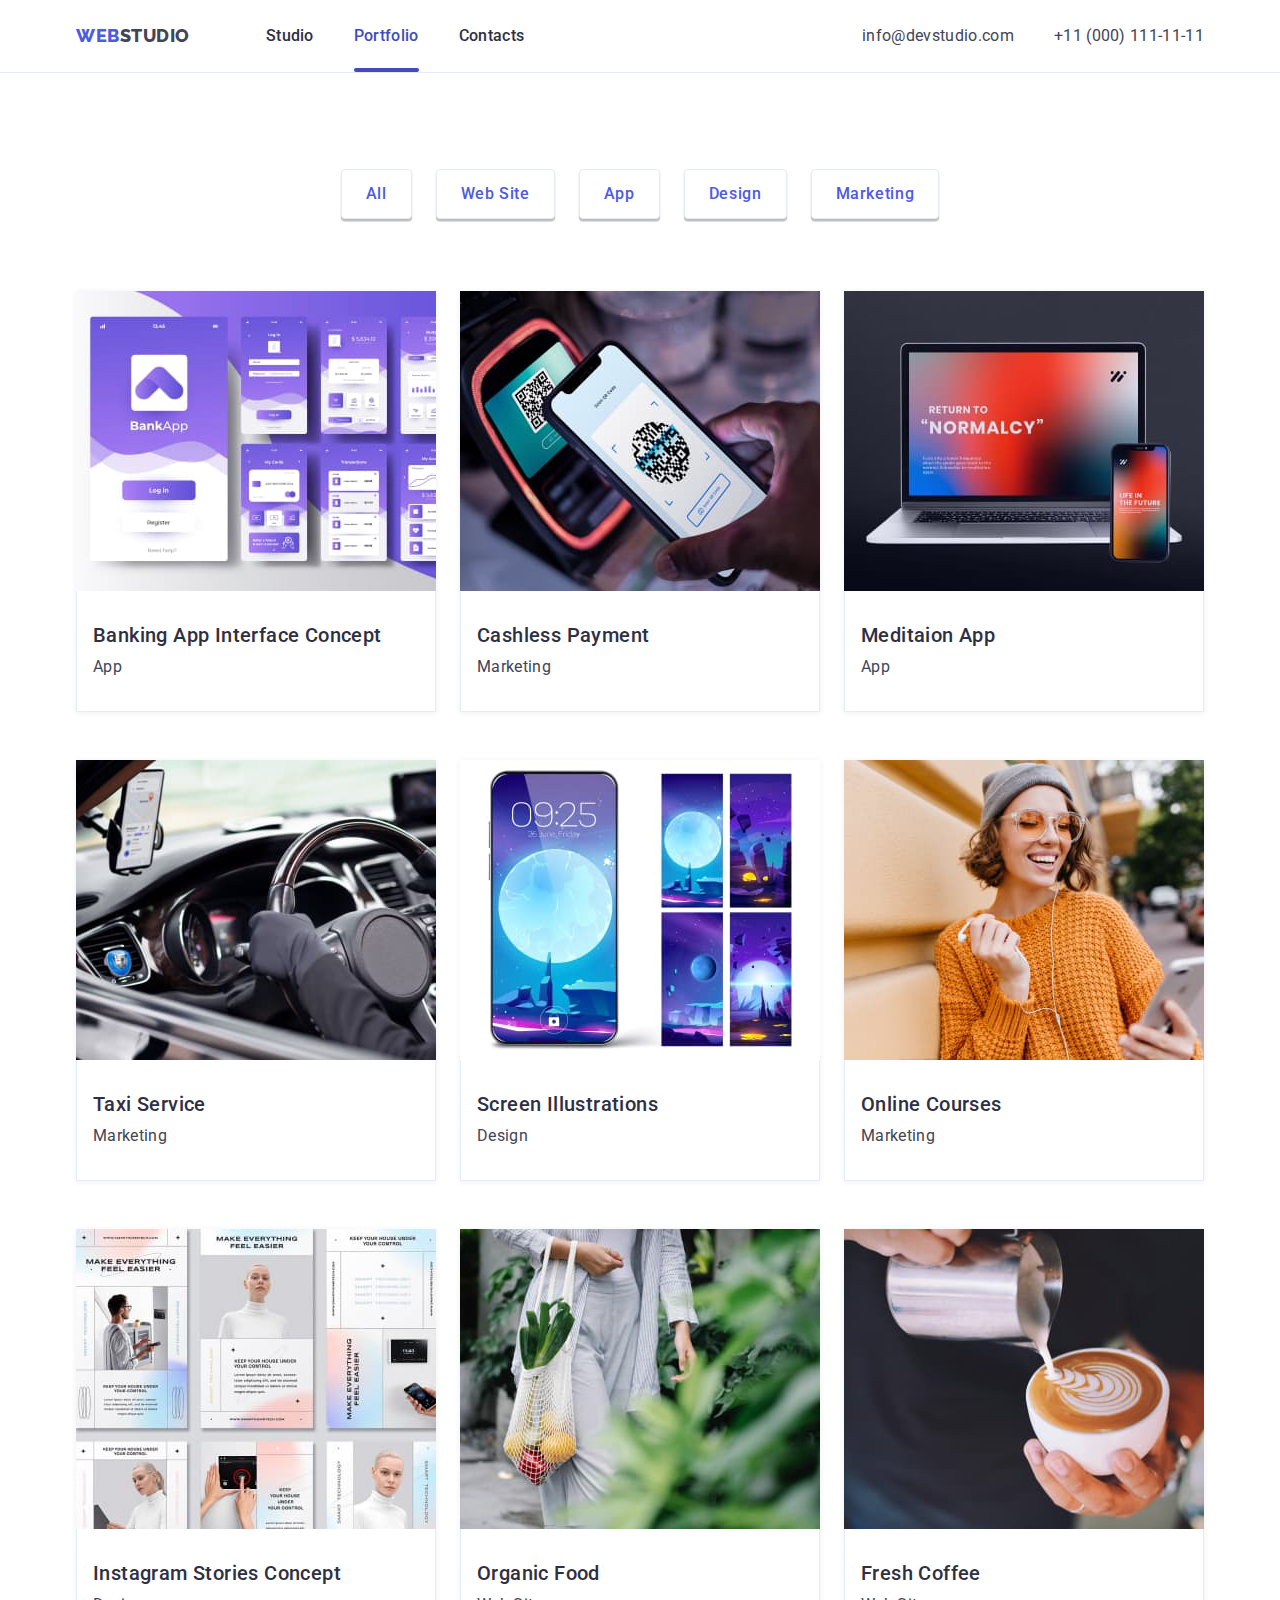
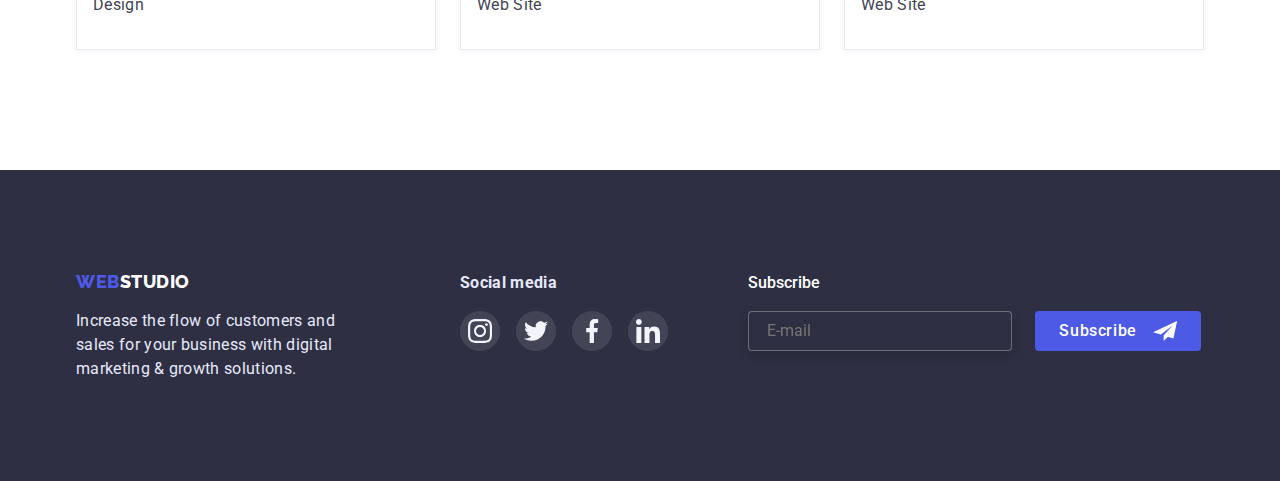
==== commit c0f68e12: "add" ====
--- a/portfolio.html
+++ b/portfolio.html
@@ -313,19 +313,15 @@
         </div>
         <div class="subscription-group">
           <p class="subscription-title">Subscribe</p>
-          <form action="">
-            <div class="subscription-group-btn">
-              <input class="subscribe-form" type="text" placeholder="E-mail" />
-
-              <button type="submit" class="subscribe-button">
-                <span class="subscribe-text">
-                  Subscribe
-                  <svg class="telegram" width="24" height="24">
-                    <use href="./images/icons.svg#icon-icon-send" />
-                  </svg>
-                </span>
-              </button>
-            </div>
+          <form action="E-mail" class="subscribe-form">
+            <input class="subscribe-input" type="text" placeholder="E-mail" />
+
+            <button type="submit" class="subscribe-button">
+              Subscribe
+              <svg class="telegram" width="24" height="20">
+                <use href="./images/icons.svg#icon-icon-send" />
+              </svg>
+            </button>
           </form>
         </div>
       </div>
--- a/css/styles.css
+++ b/css/styles.css
@@ -1,15 +1,19 @@
 :root {
-  --primary-text-color: #434455;
-  /* --secondary-text-: #e7e9fc; */
-  --secondary-background-color: #f4f4fd;
-  --variable-color: #404bbf;
-  --blue-color: #2e2f42;
-  --accent-color: #4d5ae5;
+  --primary-brand: #4d5ae5;
+  --pressed-state: #404bbf;
+  --dark: #2e2f42;
+  --success: #31d0aa;
+  --text: #434455;
+  --subtle-text: #8e8f99;
+  --accent: #e7e9fc;
+  --light: #f4f4fd;
+  --modal-overlay: rgba(46, 47, 66, 0.4);
+  --hero-background: rgba(46, 47, 66, 0.7);
   --white-color: #ffffff;
 }
 body {
   background-color: var(--white-color);
-  color: var(--primary-text-color);
+  color: var(--text);
   font-family: Roboto, sans-serif;
 }
 
@@ -65,7 +69,7 @@
 }
 
 .logo {
-  color: var(--accent-color);
+  color: var(--primary-brand);
   font-family: 'Raleway', sans-serif;
   font-weight: 800;
   font-size: 18px;
@@ -77,12 +81,12 @@
   color: var(--white-color);
 }
 .logo.dark > .logo-right {
-  color: var(--blue-color);
+  color: var(--text);
 }
 
 .section-title {
   margin-bottom: 72px;
-  color: var(--blue-color);
+  color: var(--dark);
   font-weight: 700;
   font-size: 36px;
   line-height: 1.11;
@@ -95,7 +99,7 @@
   top: 0;
   width: 100%;
   height: 100%;
-  background-color: rgba(46, 47, 66, 0.4);
+  background-color: var(--modal-overlay);
   transition: opacity 250ms linear, visibility 250ms linear;
 }
 .is-hidden {
@@ -122,42 +126,46 @@
   width: 24px;
   height: 24px;
   border: 1px solid rgba(0, 0, 0, 0.1);
-  background-color: #e7e9fc;
+  background-color: var(--accent);
   border-radius: 50%;
+  margin-bottom: 24px;
   display: flex;
   align-items: center;
   justify-content: center;
   margin-left: auto;
-  transition: color 250ms cubic-bezier(0.4, 0, 0.2, 1),
-    background-color 250ms cubic-bezier(0.4, 0, 0.2, 1);
+  transition: color 250ms cubic-bezier(0.4, 0, 0.2, 1);
+  /* background-color 250ms cubic-bezier(0.4, 0, 0.2, 1); */
 }
 .modal-clos:hover,
 .modal-clos:focus {
-  background-color: #404bbf;
-  fill: #ffffff;
+  background-color: var(--pressed-state);
+  fill: var(--white-color);
 }
 .personal-caption {
   font-weight: 500;
   font-size: 16px;
   line-height: 1.5;
   letter-spacing: 0.02em;
-  color: #2e2f42;
+  color: var(--dark);
   margin-bottom: 16px;
 }
 /* ======================================================== */
 
 .personal-data-text {
   position: relative;
+
   display: block;
+  margin-bottom: 8px;
 }
 .personal-text {
-  font-weight: 400;
+  display: inline-block;
+  /* font-weight: 400; */
   font-size: 12px;
   line-height: 1.33;
   letter-spacing: 0.04em;
-  color: #8e8f99;
+  color: var(--subtle-text);
+
   margin-bottom: 4px;
-  margin-top: 8px;
 }
 
 .contacts-form-imput {
@@ -166,15 +174,17 @@
   min-height: 40px;
   border: 1px solid rgba(33, 33, 33, 0.2);
   border-radius: 4px;
+  /* margin-bottom: 8px; */
   transition: color 250ms cubic-bezier(0.4, 0, 0.2, 1);
   outline: none;
+  color: var(--dark);
 }
 
 .contacts-form-imput:focus {
-  border: 1px solid #4d5ae5;
+  border: 1px solid var(--primary-brand);
 }
 .contacts-form-imput:focus + .user-name {
-  fill: #4d5ae5;
+  fill: var(--primary-brand);
 }
 
 .user-name {
@@ -183,37 +193,40 @@
   bottom: 20px;
   transform: translateY(50%);
   pointer-events: none;
-}
+  fill: var(--dark);
+}
+/* .user-name + .user-name {
+  margin-bottom: 53px;
+} */
 /* ============================================ */
 
 .contacts-form-comment {
-  padding-left: 38px;
   width: 100%;
   min-height: 40px;
   margin-bottom: 16px;
   border: 1px solid rgba(33, 33, 33, 0.2);
   border-radius: 4px;
+  outline: none;
+
   transition: color 250ms cubic-bezier(0.4, 0, 0.2, 1);
-  outline: none;
-}
-
-.contacts-form-comment:focus {
-  border: 1px solid #4d5ae5;
-}
-
-.contacts-form-comment:focus {
-  border: 1px solid #4d5ae5;
-}
-.contacts-form-comment {
-  padding-bottom: 98px;
-  padding-top: 12px;
-  padding-left: 16px;
+}
+.contacts-form-comment::placeholder {
+  color: rgba(117, 117, 117, 0.5);
   font-weight: 400;
   font-size: 12px;
-  line-height: 1.6;
-  letter-spacing: 0.04em;
-  color: rgba(117, 117, 117, 0.5);
-}
+  line-height: 14px;
+  padding-left: 16px;
+  padding-top: 8px;
+}
+
+.contacts-form-comment:focus {
+  border: 1px solid var(--primary-brand);
+}
+textarea {
+  resize: none;
+  height: 120px;
+}
+
 /* ================checkbox================== */
 .privacy-statement {
   height: 16px;
@@ -237,49 +250,53 @@
   width: 16px;
   height: 16px;
   margin-right: 8px;
-
-  border: 2px solid #2e2f42;
+  border: 2px solid var(--dark);
   border-radius: 4px;
 }
 .checkbox-text {
+  font-weight: 400;
   display: flex;
 }
 
 .checkbox:checked + .checkbox-icons {
-  border-color: #404bbf;
-  background-color: #404bbf;
+  border-color: var(--pressed-state);
+  background-color: var(--pressed-state);
   background-image: url(../images/full-check.svg);
   background-size: contain;
   background-origin: border-box;
 }
 .privacy-policy {
-  padding-left: 3px;
-  color: #4d5ae5;
-  text-decoration: underline solid #4d5ae5;
+  color: var(--primary-brand);
+  margin-left: 2px;
+  transition: color 250ms cubic-bezier(0.4, 0, 0.2, 1);
+}
+
+.privacy-policy:hover,
+.privacy-policy:focus {
+  color: var(--pressed-state);
 }
 .contacts-btn {
   text-align: center;
 }
 .contacts-form-btn {
-  color: #ffffff;
+  color: var(--white-color);
   height: 56px;
   width: 169px;
-  background: #4d5ae5;
+  background: var(--primary-brand);
   border: none;
   box-shadow: 0px 4px 4px rgba(0, 0, 0, 0.15);
   border-radius: 4px;
-  margin-right: 8px;
 
   transition: color 250ms cubic-bezier(0.4, 0, 0.2, 1);
 }
 .contacts-form-btn:focus,
 .contacts-form-btn:hover {
-  background-color: #404bbf;
+  background-color: var(--pressed-state);
 }
 
 /*📌=== site-nav */
 .header {
-  border-bottom: 1px solid #e7e9fc;
+  border-bottom: 1px solid var(--accent);
 }
 
 .header-container {
@@ -302,7 +319,7 @@
   display: block;
   padding-top: 24px;
   padding-bottom: 24px;
-  color: var(--blue-color);
+  color: var(--dark);
   font-weight: 500;
   font-size: 16px;
   line-height: 1.5;
@@ -313,7 +330,7 @@
 .navigation-list .link:hover,
 .navigation-list .link:focus,
 .navigation-list .link.current {
-  color: var(--variable-color);
+  color: var(--pressed-state);
 }
 .navigation-list .link.current::after {
   width: 100%;
@@ -324,7 +341,7 @@
   content: '';
   position: absolute;
   border-radius: 2px;
-  background-color: #404bbf;
+  background-color: var(--pressed-state);
   pointer-events: none;
 }
 
@@ -341,7 +358,7 @@
   margin-left: 40px;
 }
 .contacts-link {
-  color: var(--primary-text-color);
+  color: var(--text);
   font-style: normal;
 
   font-size: 16px;
@@ -355,7 +372,7 @@
 }
 .contacts-link:hover,
 .contacts-link:focus {
-  color: var(--variable-color);
+  color: var(--pressed-state);
 }
 
 /*================================📌 Hero =========================  */
@@ -392,7 +409,7 @@
 }
 
 .hero-button {
-  background-color: var(--accent-color);
+  background-color: var(--primary-brand);
   font-family: inherit;
   color: var(--white-color);
   font-weight: 500;
@@ -408,7 +425,7 @@
 
 .hero-button:hover,
 .hero-button:focus {
-  background-color: var(--variable-color);
+  background-color: var(--pressed-state);
 }
 
 /* 📌===advantages */
@@ -431,11 +448,11 @@
   display: flex;
   justify-content: center;
   align-items: center;
-  background-color: var(--secondary-background-color);
+  background-color: var(--light);
 }
 
 .advantages-title {
-  color: var(--blue-color);
+  color: var(--dark);
   font-weight: 500;
   font-size: 20px;
   letter-spacing: 0.02em;
@@ -456,7 +473,7 @@
 }
 .work-item {
   width: 360px;
-  border: 1px solid #e7e9fc;
+  border: 1px solid var(--accent);
 }
 .work-item:not(:last-child) {
   margin-right: 24px;
@@ -465,7 +482,7 @@
 /* 📌 === Our Team */
 
 .our-team {
-  background-color: var(--secondary-background-color);
+  background-color: var(--light);
   padding: 120px 0;
 }
 .team-list {
@@ -486,7 +503,7 @@
   text-align: center;
 }
 .staff-title {
-  color: var(--blue-color);
+  color: var(--dark);
   font-weight: 500;
   font-size: 20px;
   letter-spacing: 0.02em;
@@ -510,15 +527,15 @@
   display: inline-flex;
   justify-content: center;
   align-items: center;
-  background-color: var(--accent-color);
+  background-color: var(--primary-brand);
   transition: background-color 250ms cubic-bezier(0.4, 0, 0.2, 1);
 }
 .icon-item:hover,
 .icon-item:focus {
-  background-color: var(--variable-color);
+  background-color: var(--pressed-state);
 }
 .soc-icon-item {
-  fill: var(--secondary-background-color);
+  fill: var(--light);
 }
 
 /* ================================Customers */
@@ -537,21 +554,21 @@
   display: flex;
   justify-content: center;
   align-items: center;
-  border: 1px solid #8e8f99;
+  border: 1px solid var(--subtle-text);
   border-radius: 4px;
   transition: border 250ms cubic-bezier(0.4, 0, 0.2, 1);
 }
 .customers-link:hover,
 .customers-link:focus {
-  border: 1px solid #404bbf;
+  border: 1px solid var(--pressed-state);
 }
 .customers-link:hover > .customers-icon-item,
 .customers-link:focus > .customers-icon-item {
-  fill: #404bbf;
+  fill: var(--pressed-state);
 }
 
 .customers-icon-item {
-  fill: #8e8f99;
+  fill: var(--subtle-text);
   transition: fill 250ms cubic-bezier(0.4, 0, 0.2, 1);
 }
 .section-heading {
@@ -576,13 +593,13 @@
 }
 .filter-button {
   padding: 12px 24px;
-  color: var(--accent-color);
+  color: var(--primary-brand);
   font-family: inherit;
   line-height: 1.5;
   font-weight: 500;
   letter-spacing: 0.04em;
-  background-color: var(--secondary-background-color);
-  border: 1px solid #e7e9fc;
+  background-color: var(--white-color);
+  border: 1px solid var(--accent);
   border-radius: 4px;
 
   box-shadow: 0px 3px 1px rgba(0, 0, 0, 0.1), 0px 2px 1px rgba(0, 0, 0, 0.08),
@@ -593,7 +610,7 @@
 .filter-button:hover,
 .filter-button:focus {
   border-color: transparent;
-  background-color: var(--variable-color);
+  background-color: var(--pressed-state);
   color: var(--white-color);
 }
 
@@ -628,7 +645,7 @@
 .overlay {
   line-height: 1.5;
   letter-spacing: 0.02em;
-  color: #f4f4fd;
+  color: var(--light);
   position: absolute;
   padding-top: 40px;
   padding-left: 32px;
@@ -636,7 +653,7 @@
   top: 0;
   font-size: 16px;
   font-weight: 400;
-  background-color: #4d5ae5;
+  background-color: var(--primary-brand);
   height: 100%;
   transform: translateY(100%);
   transition: transform 250ms linear;
@@ -644,21 +661,21 @@
 
 .projects-bottom {
   padding: 32px 16px;
-  border-left: 1px solid #e7e9fc;
-  border-right: 1px solid #e7e9fc;
-  border-bottom: 1px solid #e7e9fc;
+  border-left: 1px solid var(--accent);
+  border-right: 1px solid var(--accent);
+  border-bottom: 1px solid var(--accent);
 }
 
 .projects-title {
   margin-bottom: 8px;
-  color: var(--blue-color);
+  color: var(--dark);
   font-weight: 500;
   font-size: 20px;
   letter-spacing: 0.02em;
   line-height: 1.2;
 }
 .projects-description {
-  color: var(--primary-text-color);
+  color: var(--text);
   line-height: 1.5;
   letter-spacing: 0.02em;
 }
@@ -667,7 +684,7 @@
 
 .page-footer {
   padding: 100px 0;
-  background-color: var(--blue-color);
+  background-color: var(--dark);
 }
 .footer-container {
   display: flex;
@@ -679,12 +696,14 @@
 }
 .logo-group > .text {
   margin-top: 16px;
-  color: var(--white-color);
-  line-height: 1.5;
-  letter-spacing: 0.02em;
-}
+  color: var(--accent);
+  line-height: 1.5;
+  letter-spacing: 0.02em;
+}
+/* ================================================== */
 .social-group {
   width: 208px;
+  margin-right: 80px;
 }
 .social-title {
   display: inline-block;
@@ -692,7 +711,7 @@
   font-size: 16px;
   line-height: 1.5;
   letter-spacing: 0.02em;
-  color: #ffffff;
+  color: var(--accent);
 }
 .social-list {
   display: flex;
@@ -712,58 +731,66 @@
 }
 .social-link:hover,
 .social-link:focus {
-  background-color: #31d0aa;
+  background-color: var(--success);
 }
 /* ============================================================ */
 .subscription-group {
   width: 453px;
-  height: 80px;
-  margin-left: 88px;
 }
 .subscription-title {
-  color: #ffffff;
+  color: var(--white-color);
   margin-bottom: 16px;
+  font-weight: 500;
+  line-height: 1.5;
 }
 .subscription-group-btn {
   display: flex;
 }
 .subscribe-form {
-  color: #ffffff;
-  background-color: #2e2f42;
-  width: 264px;
-  height: 40px;
-  margin-right: 24px;
+  display: flex;
+  justify-content: space-between;
+}
+.subscribe-input {
+  color: var(--white-color);
+  background-color: var(--dark);
+  min-width: 264px;
   border: 1px solid rgba(255, 255, 255, 0.3);
   filter: drop-shadow(0px 4px 4px rgba(0, 0, 0, 0.15));
   border-radius: 4px;
-  outline: none;
+  transition: background-color 250ms cubic-bezier(0.4, 0, 0.2, 1);
+}
+.subscribe-input::placeholder {
   padding-left: 16px;
 }
+
+.subscribe-input:focus {
+  border: 1px solid var(--primary-brand);
+}
 .subscribe-button {
+  padding: 8px 24px;
+  display: inline-flex;
+  column-gap: 16px;
+  align-items: center;
+
+  font-weight: 500;
+  line-height: 1.5;
+  letter-spacing: 0.04em;
+
   border: none;
   border-radius: 4px;
-  color: #ffffff;
-  width: 165px;
-  height: 40px;
-  background-color: #4d5ae5;
+  color: var(--white-color);
+  background-color: var(--primary-brand);
   transition: background-color 250ms cubic-bezier(0.4, 0, 0.2, 1);
 }
 .subscribe-button:hover,
 .subscribe-button:focus {
-  background-color: #404bbf;
+  background-color: var(--pressed-state);
 }
 .telegram {
-  fill: #ffffff;
-  margin-left: 16px;
+  fill: var(--white-color);
 }
 .subscribe-text {
   display: flex;
-  padding-top: 40px;
-  padding-left: 24px;
+
   transform: translateY(-50%);
 }
-
-.subscribe-button + .subscribe-form {
-  display: flex;
-  padding-bottom: 8px;
-}
